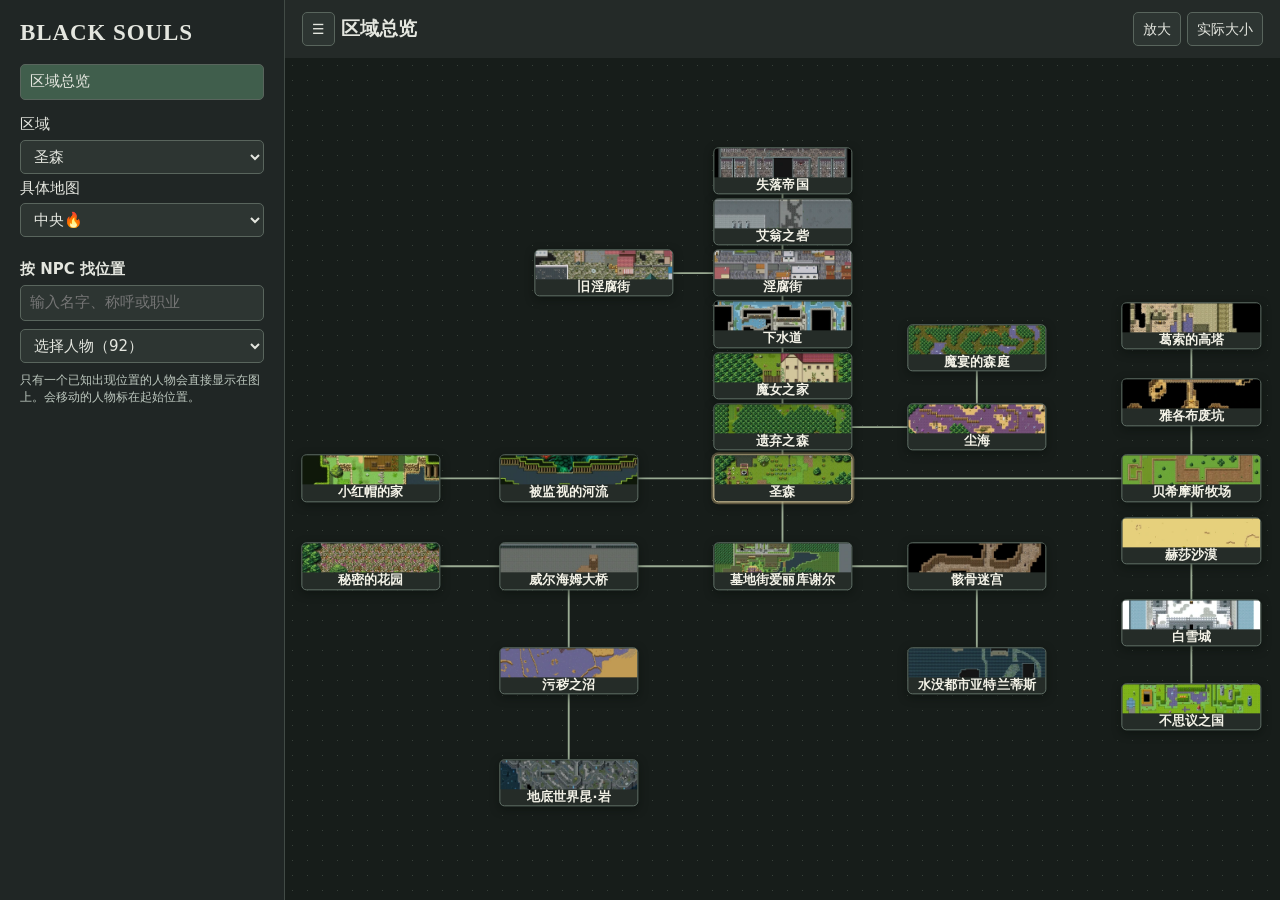
==== index.html @ 83cca6b5 "发布 BLACK SOULS 一代路线地图" ====
<!doctype html><html lang="zh-CN"><meta charset="utf-8"><meta name="viewport" content="width=device-width,initial-scale=1"><title>BLACK SOULS · 路线地图</title>
<link rel="stylesheet" href="atlas.css">
<dialog id="shelfRoom" aria-labelledby="shelfRoomTitle"><header><h2 id="shelfRoomTitle">里间书架</h2><form method="dialog"><button>关闭</button></form></header><p>从入口朝里看，上排在深处，下排靠近门口。</p><div id="innerRows"></div></dialog>
<div id="pinDetail" popover="auto"></div>
<aside id="sidebar"><h1>BLACK SOULS</h1><button id="overviewOpen" type="button" aria-pressed="true">区域总览</button><label for="areas">区域</label><select id="areas"></select><label for="maps">具体地图</label><select id="maps"></select><section class="npcSearch"><label for="npcFind">按 NPC 找位置</label><input id="npcFind" placeholder="输入名字、称呼或职业"><select id="npcChoice" aria-label="选择 NPC"></select><div id="npcPlaces"></div><small>只有一个已知出现位置的人物会直接显示在图上。会移动的人物标在起始位置。</small></section><details id="shortcutBox" open><summary>机关与特殊事件</summary><div id="shortcutList"></div></details><h2 id="exitHeading">出口与传送点</h2><div id="exits"></div><a id="sourceLink" hidden>下载与修改</a></aside>
<section id="overviewPane" aria-label="区域总览"><header class="top"><button class="sidebarToggle" aria-controls="sidebar" aria-expanded="true" aria-label="收起侧栏" title="收起侧栏">☰</button><strong>区域总览</strong><button id="overviewZoom" type="button">放大</button><button type="button" data-actual-size>实际大小</button></header><div id="overviewScroll"><div id="overviewMount"><div id="overviewSheet"><svg id="worldLinks" viewBox="0 0 1280 870" aria-hidden="true"></svg><div id="regionTargets" role="group" aria-label="选择区域"></div></div></div></div></section>
<main><div class="top"><button class="sidebarToggle" aria-controls="sidebar" aria-expanded="true" aria-label="收起侧栏" title="收起侧栏">☰</button><strong id="name"></strong><button id="back" title="回到上一张地图">返回</button><button id="out" aria-label="缩小">−</button><button id="plus" aria-label="放大">＋</button><button id="fit">适应窗口</button><button type="button" data-actual-size>实际大小</button></div><div class="area" id="area"><div class="mount"><div id="frame"><div class="stage" id="stage"><img id="mapimg" draggable="false" alt="场景逐格地形"><svg id="lines" preserveAspectRatio="none"></svg><svg id="directions" preserveAspectRatio="none" aria-hidden="true"></svg><svg id="exitGuides" aria-hidden="true"></svg><div id="pins"></div></div></div></div></div></main>
<script src="map-data.js"></script>
<script src="tile-layouts.js"></script>
<script src="atlas.js"></script></html>
---- atlas.css ----
*{box-sizing:border-box}html,body{margin:0;height:100%;background:#171b1b;color:#e4e6df;font:15px/1.45 "Microsoft YaHei UI",system-ui,sans-serif}body{display:grid;grid-template-columns:285px 1fr}aside{padding:20px;background:#202625;border-right:1px solid #424b46;overflow:auto}h1{font:700 23px Georgia,serif;letter-spacing:.04em;margin:0 0 18px}h2{font-size:15px;margin:19px 0 8px}small,.muted{color:#bdc8bf;font-size:12px}button,select,input{font:inherit;color:inherit;background:#2d3532;border:1px solid #59655d;border-radius:5px;padding:6px 9px}button{cursor:pointer}button:hover,button:focus-visible{background:#3b4941;border-color:#a4c9af}button[aria-pressed=true]{background:#405e4c}select,input{width:100%;margin:4px 0}aside button{width:100%;text-align:left;margin-top:5px}.ex small{display:block}main{min-width:0;min-height:0;display:flex;flex-direction:column}.top{padding:12px 17px;background:#242a28;display:flex;gap:9px;align-items:center;flex-wrap:wrap}.top strong{font-size:19px;margin-right:auto}.top button{font-size:14px}.area{flex:1;overflow:auto;position:relative;background:#101514}.stage{position:relative;margin:auto;line-height:0}.stage img{width:100%;height:100%;image-rendering:pixelated}.stage svg{position:absolute;inset:0;width:100%;height:100%;pointer-events:none}.pin{position:absolute;transform:translate(-50%,-50%);padding:0;min-width:18px;height:18px;line-height:15px;border-radius:5px;background:#ffdf8f;color:#151912;border:1px solid #241e10;font:bold 12px/15px system-ui;box-shadow:0 1px 4px #000}.pin:hover{color:#fff}.loc{position:absolute;transform:translate(-50%,-50%);border:2px solid #fff;background:#188bb2;width:14px;height:14px;border-radius:50%;box-shadow:0 0 0 2px #172f39;pointer-events:none}details{margin-top:16px}summary{cursor:pointer}details p{font-size:13px;color:#c2cfc3}
@media(max-width:720px){body{grid-template-columns:1fr;grid-template-rows:auto 1fr}aside{max-height:25vh;padding:10px 14px}h1{font-size:16px;margin:0}.top{gap:5px;padding:7px}.top strong{font-size:15px}.top button{padding:4px}}
.exitChoice{margin:5px 0 0}.exitChoice>summary{padding:6px 9px;background:#2d3532;border:1px solid #59655d;border-radius:5px}.exitChoice>summary small{display:block;margin-left:14px}.exitChoice>button{width:calc(100% - 12px);margin-left:12px}
.firepin{position:absolute;transform:translate(-50%,-50%);width:23px;height:23px;padding:0;border:2px solid #ffd2a3;border-radius:50%;background:#6b240c;color:white;font:14px/18px "Segoe UI Emoji",sans-serif;box-shadow:0 1px 4px #000;z-index:1}.firepin:hover,.firepin:focus-visible{background:#963908}.loc{z-index:2}
.npcSearch{margin-top:18px}.npcSearch>label{font-weight:650}.npcSearch>small{display:block;margin-top:5px}.npcSearch button small{display:block}#npcPlaces{max-height:29vh;overflow:auto} .npcPin{position:absolute;transform:translate(-50%,-84%);width:32px;height:36px;padding:1px;border:0;background:transparent;box-shadow:none;z-index:3;overflow:visible}
.npcPin{width:var(--npc-size,32px);height:calc(var(--npc-size,32px) * 1.125)}
.npcPin img{position:relative;display:block;width:100%;height:100%;object-fit:contain;object-position:center bottom;image-rendering:pixelated;filter:drop-shadow(0 1px 1px black) drop-shadow(0 0 1px white);pointer-events:none}
.npcPin::before{content:'';position:absolute;left:20%;right:20%;bottom:0;height:5px;border:1px solid #c5e8fc;border-radius:50%;background:#326479}
.npcPin:hover,.npcPin:focus-visible,.npcPin.chosenNpc{background:#172b3bad;border-radius:5px;outline:2px solid #b9ebff;outline-offset:1px}
aside a{color:#a8d9ff}
.pin.npcName{background:#193039;color:#e0f3f7;border-color:#84b2bf;pointer-events:none}
.pin.itemName{background:#e7e0f1;color:#362644;border-color:#a08cae;pointer-events:none}
.mount{display:grid;place-items:center;min-width:100%;min-height:100%;width:max-content;height:max-content}#frame{position:relative;overflow:hidden}.stage{position:absolute;margin:0}.stage>#mapimg{display:block}.area{min-height:0}button[hidden]{display:none}
.pin{transform:none;width:max-content;height:auto;min-height:18px;min-width:0;font:600 12px/1.3 'Microsoft YaHei UI',system-ui,sans-serif;white-space:normal;overflow-wrap:anywhere;padding:2px 5px;z-index:1;text-align:center;color:#241e12;background:#ffe2a6;border-radius:4px}.pin:hover,.pin:focus-visible{color:#211c10;background:#fff1d1;z-index:5}
#changes{position:absolute;inset:0;pointer-events:none}#changes img{position:absolute;image-rendering:pixelated}#shortcutBox{margin:15px 0}#shortcutBox summary{font-weight:650}#shortcutList>div{margin:7px 0;padding:6px 0;border-bottom:1px solid #414c45}#shortcutList small{display:block}#shortcutList button{width:auto;font-size:12px;margin-right:4px}.controlPin{position:absolute;transform:translate(-50%,-100%);background:#40332a;color:#ffd9ae;border:1px solid #faac67;line-height:18px;padding:1px 4px;border-radius:4px;white-space:nowrap;pointer-events:none;z-index:3}
.shortcutPin{position:absolute;transform:translate(-50%,-80%);padding:1px 4px;border:1px solid #f4b985;border-radius:3px;font:600 11px/15px 'Microsoft YaHei UI',sans-serif;background:#492f22;color:#ffe3b9;z-index:1;white-space:nowrap}.shortcutPin.active{outline:2px solid #fff3d4;z-index:3}
.featureLabel{position:absolute;z-index:1;line-height:16px;display:block;padding:2px 5px;color:#ffe0a8;background:#4c341d;border:1px solid #cf9a65;border-radius:4px;font-size:12px;text-align:center}.pin.hazard{background:#ffd3da;border-color:#843848;color:#55232a}
.mapSymbol{position:absolute;transform:translate(-50%,-50%);width:18px;height:18px;color:#edf2f6;background:#26373ce8;border:1px solid #a3b6b9;border-radius:50%;z-index:2}.mapSymbol svg{display:block;width:100%;height:100%}
#overviewOpen{margin:0 0 14px}
#overviewPane{display:none;min-width:0;min-height:0;flex-direction:column}
.isOverview #overviewPane{display:flex}
.isOverview main,.isOverview #shortcutBox,.isOverview #exitHeading,.isOverview #exits{display:none}
#overviewScroll{flex:1;min-height:0;overflow:auto;background-color:#171d1a;background-image:radial-gradient(#38413a 0.7px,transparent 0.8px);background-size:15px 15px}
#overviewMount{min-height:100%;min-width:100%;width:max-content;display:grid;place-items:center}
#overviewSheet{position:relative;aspect-ratio:1280/870;container-type:inline-size}
#worldLinks,#regionTargets{position:absolute;inset:0;width:100%;height:100%}
#worldLinks{overflow:visible;pointer-events:none;fill:none;stroke:#9aab93;stroke-width:2.4;stroke-linejoin:round;stroke-linecap:round}
#worldLinks .linked{stroke:#f4d8a4;stroke-width:4}
button.regionTarget{position:absolute;transform:translate(-50%,-50%);width:14%;height:7%;display:grid;grid-template-rows:minmax(0,1fr) 36%;gap:0;margin:0;padding:0;border:1px solid #617067;border-radius:5px;overflow:hidden;background:#252c28;color:#f2f1e6;box-shadow:0 3px 8px #080d0a80;cursor:pointer}
.regionTarget img{display:block;width:100%;height:100%;object-fit:cover}
.regionTarget span{display:grid;place-items:center;white-space:nowrap;padding:0 2px;font:600 1.32cqw/1.15 'Microsoft YaHei UI',system-ui,sans-serif;letter-spacing:.01em}
.regionTarget[aria-current="true"]{border-color:#dbcb9d;box-shadow:0 0 0 2px #bda67770,0 3px 8px #080d0a80}
.regionTarget:hover,.regionTarget:focus-visible{outline:2px solid #f6dba9;outline-offset:2px;z-index:1;background:#354238}

.pin.shelfName{background:#efe5ce;color:#332b1e;border-color:#ab9878}
#shelfRoom{width:min(550px,94vw);color:#ece7d8;background:#222925;border:1px solid #827965;border-radius:8px;padding:18px}
#shelfRoom::backdrop{background:#101612aa}
#shelfRoom h2{margin:0;font-size:18px}
#shelfRoom header{display:flex;align-items:center;justify-content:space-between}
#shelfRoom p{color:#cec9ba;font-size:13px}
.shelfRow{display:grid;grid-template-columns:1fr 1fr .25fr 1fr 1fr;align-items:stretch;gap:2px;margin:16px 0}
.shelfRow span{display:grid;place-items:center;background:#433b30;color:#f2e6ca;text-align:center;padding:6px 2px;border-bottom:3px solid #897655}
.shelfRow span:nth-child(3){grid-column:4}
.recallSpot{position:absolute;transform:translate(-50%,-50%);display:grid;align-content:center;gap:.15em;width:calc(var(--recall-tile)*1.92);height:calc(var(--recall-tile)*1.65);padding:.16em .25em;text-align:center;line-height:1.19;font-size:calc(var(--recall-tile)*.225);overflow:hidden;background:#242026ef;color:#f8f0db;border:1px solid #aa956e;border-radius:.35em;cursor:pointer}
.recallSpot strong{font-size:1.04em}.recallSpot span{color:#ded2b5}
.stage .recallSpot img{justify-self:center;width:calc(var(--recall-tile)*.42);height:calc(var(--recall-tile)*.42);object-fit:contain}
body.sidebarClosed{grid-template-columns:minmax(0,1fr);grid-template-rows:minmax(0,1fr)}
#area,#overviewScroll{touch-action:none;overscroll-behavior:contain}
.sidebarToggle{min-width:32px}.top strong{min-width:0}.top{gap:6px}
#pinDetail{position:fixed;inset:auto;margin:0;padding:6px 10px;border:1px solid #6b7970;border-radius:4px;background:#252c29;color:#e8ece5;max-width:min(320px,90vw);font-size:13px;pointer-events:none}
#exitGuides{overflow:visible}
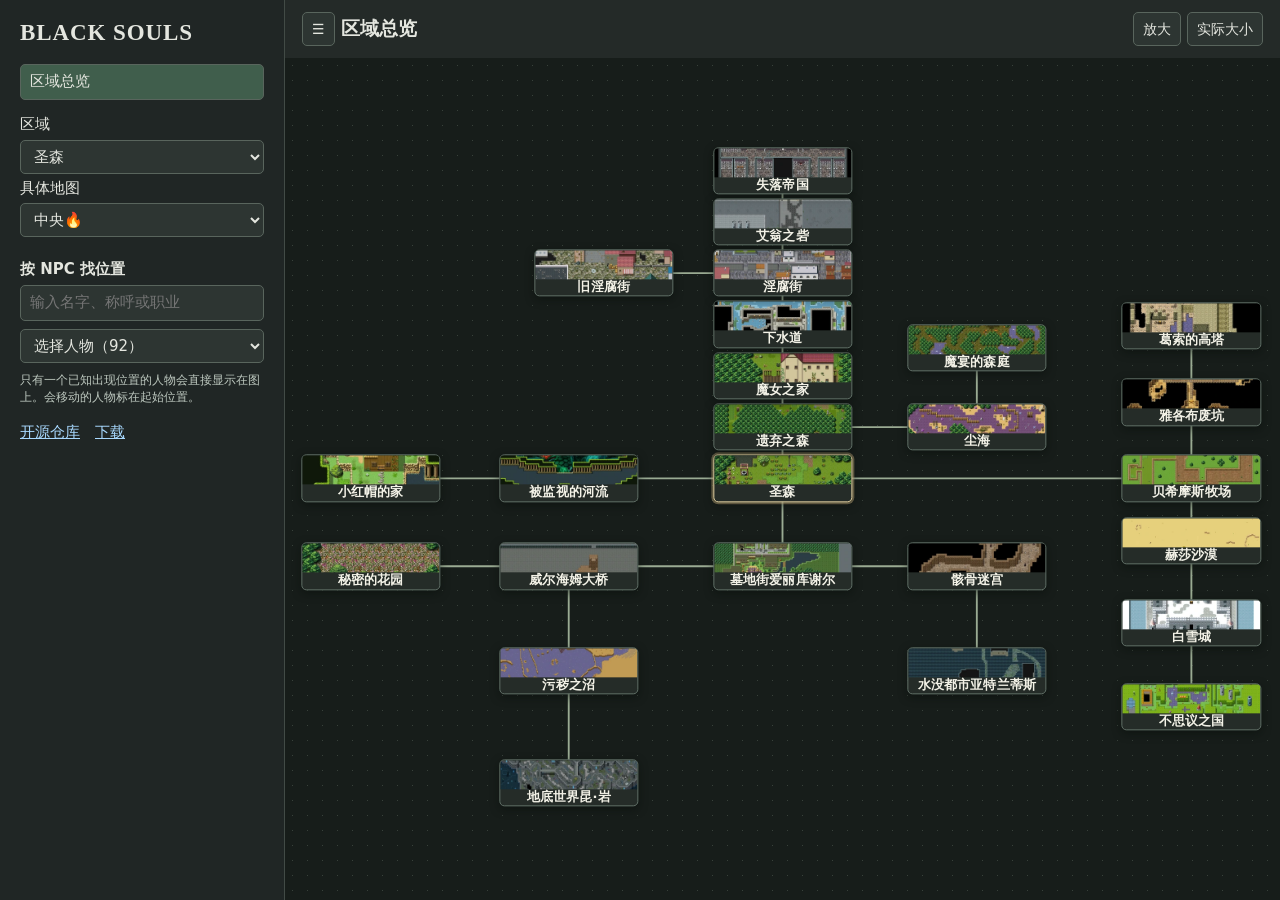
==== commit eac842b0: "地图侧栏分列开源仓库和下载入口" ====
--- a/index.html
+++ b/index.html
@@ -2,7 +2,7 @@
 <link rel="stylesheet" href="atlas.css">
 <dialog id="shelfRoom" aria-labelledby="shelfRoomTitle"><header><h2 id="shelfRoomTitle">里间书架</h2><form method="dialog"><button>关闭</button></form></header><p>从入口朝里看，上排在深处，下排靠近门口。</p><div id="innerRows"></div></dialog>
 <div id="pinDetail" popover="auto"></div>
-<aside id="sidebar"><h1>BLACK SOULS</h1><button id="overviewOpen" type="button" aria-pressed="true">区域总览</button><label for="areas">区域</label><select id="areas"></select><label for="maps">具体地图</label><select id="maps"></select><section class="npcSearch"><label for="npcFind">按 NPC 找位置</label><input id="npcFind" placeholder="输入名字、称呼或职业"><select id="npcChoice" aria-label="选择 NPC"></select><div id="npcPlaces"></div><small>只有一个已知出现位置的人物会直接显示在图上。会移动的人物标在起始位置。</small></section><details id="shortcutBox" open><summary>机关与特殊事件</summary><div id="shortcutList"></div></details><h2 id="exitHeading">出口与传送点</h2><div id="exits"></div><a id="sourceLink" hidden>下载与修改</a></aside>
+<aside id="sidebar"><h1>BLACK SOULS</h1><button id="overviewOpen" type="button" aria-pressed="true">区域总览</button><label for="areas">区域</label><select id="areas"></select><label for="maps">具体地图</label><select id="maps"></select><section class="npcSearch"><label for="npcFind">按 NPC 找位置</label><input id="npcFind" placeholder="输入名字、称呼或职业"><select id="npcChoice" aria-label="选择 NPC"></select><div id="npcPlaces"></div><small>只有一个已知出现位置的人物会直接显示在图上。会移动的人物标在起始位置。</small></section><details id="shortcutBox" open><summary>机关与特殊事件</summary><div id="shortcutList"></div></details><h2 id="exitHeading">出口与传送点</h2><div id="exits"></div><nav class="sidebarLinks" aria-label="项目链接"><a id="sourceLink" href="https://github.com/rchdliang/blacksouls-map">开源仓库</a><a id="downloadLink" href="https://github.com/rchdliang/blacksouls-map/archive/refs/heads/main.zip">下载</a></nav></aside>
 <section id="overviewPane" aria-label="区域总览"><header class="top"><button class="sidebarToggle" aria-controls="sidebar" aria-expanded="true" aria-label="收起侧栏" title="收起侧栏">☰</button><strong>区域总览</strong><button id="overviewZoom" type="button">放大</button><button type="button" data-actual-size>实际大小</button></header><div id="overviewScroll"><div id="overviewMount"><div id="overviewSheet"><svg id="worldLinks" viewBox="0 0 1280 870" aria-hidden="true"></svg><div id="regionTargets" role="group" aria-label="选择区域"></div></div></div></div></section>
 <main><div class="top"><button class="sidebarToggle" aria-controls="sidebar" aria-expanded="true" aria-label="收起侧栏" title="收起侧栏">☰</button><strong id="name"></strong><button id="back" title="回到上一张地图">返回</button><button id="out" aria-label="缩小">−</button><button id="plus" aria-label="放大">＋</button><button id="fit">适应窗口</button><button type="button" data-actual-size>实际大小</button></div><div class="area" id="area"><div class="mount"><div id="frame"><div class="stage" id="stage"><img id="mapimg" draggable="false" alt="场景逐格地形"><svg id="lines" preserveAspectRatio="none"></svg><svg id="directions" preserveAspectRatio="none" aria-hidden="true"></svg><svg id="exitGuides" aria-hidden="true"></svg><div id="pins"></div></div></div></div></div></main>
 <script src="map-data.js"></script>
--- a/atlas.css
+++ b/atlas.css
@@ -49,3 +49,4 @@
 .sidebarToggle{min-width:32px}.top strong{min-width:0}.top{gap:6px}
 #pinDetail{position:fixed;inset:auto;margin:0;padding:6px 10px;border:1px solid #6b7970;border-radius:4px;background:#252c29;color:#e8ece5;max-width:min(320px,90vw);font-size:13px;pointer-events:none}
 #exitGuides{overflow:visible}
+.sidebarLinks{display:flex;flex-wrap:wrap;gap:1rem;margin-top:1rem}
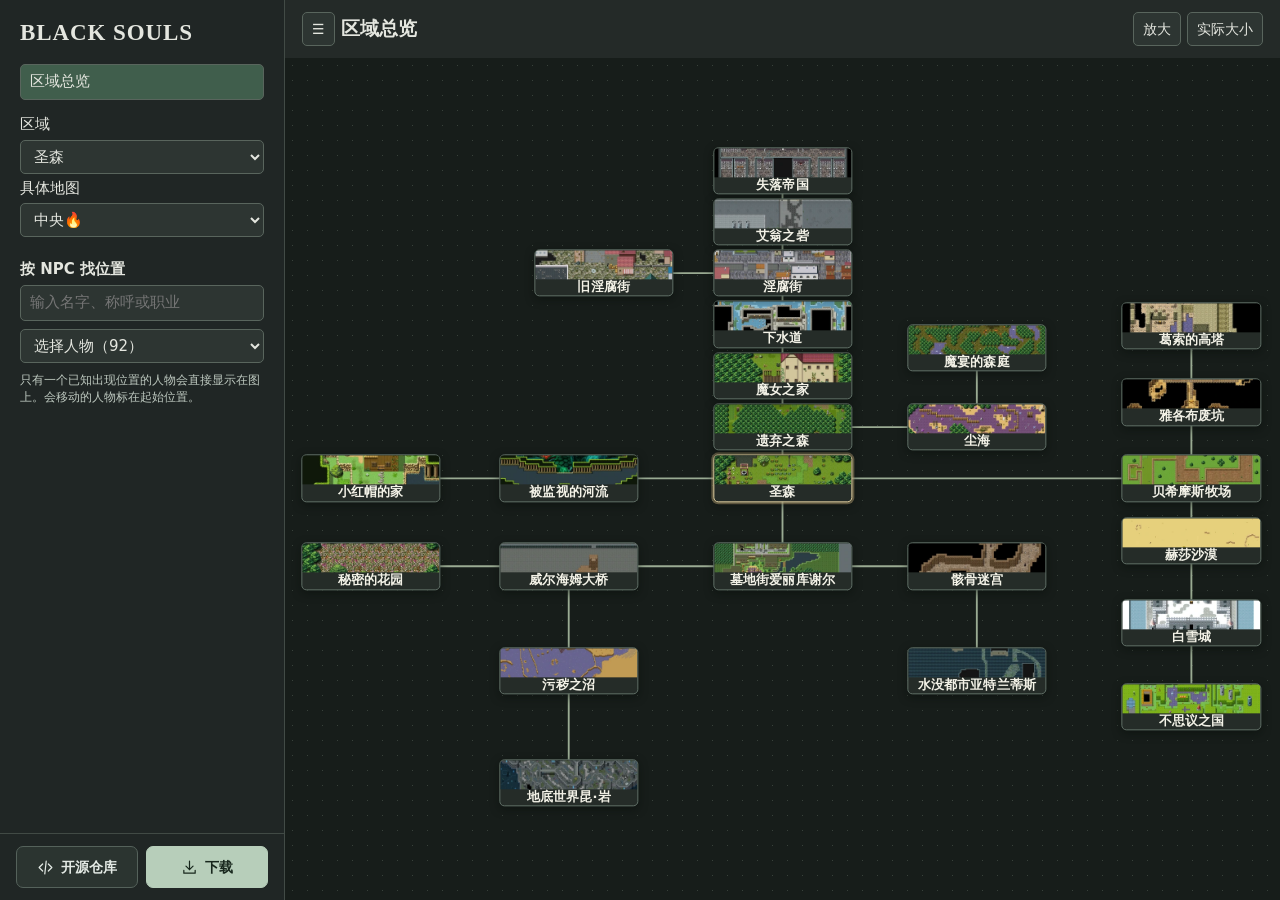
==== commit 58840fe1: "在侧栏底部提供离线单文件地图下载" ====
--- a/index.html
+++ b/index.html
@@ -2,7 +2,10 @@
 <link rel="stylesheet" href="atlas.css">
 <dialog id="shelfRoom" aria-labelledby="shelfRoomTitle"><header><h2 id="shelfRoomTitle">里间书架</h2><form method="dialog"><button>关闭</button></form></header><p>从入口朝里看，上排在深处，下排靠近门口。</p><div id="innerRows"></div></dialog>
 <div id="pinDetail" popover="auto"></div>
-<aside id="sidebar"><h1>BLACK SOULS</h1><button id="overviewOpen" type="button" aria-pressed="true">区域总览</button><label for="areas">区域</label><select id="areas"></select><label for="maps">具体地图</label><select id="maps"></select><section class="npcSearch"><label for="npcFind">按 NPC 找位置</label><input id="npcFind" placeholder="输入名字、称呼或职业"><select id="npcChoice" aria-label="选择 NPC"></select><div id="npcPlaces"></div><small>只有一个已知出现位置的人物会直接显示在图上。会移动的人物标在起始位置。</small></section><details id="shortcutBox" open><summary>机关与特殊事件</summary><div id="shortcutList"></div></details><h2 id="exitHeading">出口与传送点</h2><div id="exits"></div><nav class="sidebarLinks" aria-label="项目链接"><a id="sourceLink" href="https://github.com/rchdliang/blacksouls-map">开源仓库</a><a id="downloadLink" href="https://github.com/rchdliang/blacksouls-map/archive/refs/heads/main.zip">下载</a></nav></aside>
+<aside id="sidebar"><div class="sidebarContent"><h1>BLACK SOULS</h1><button id="overviewOpen" type="button" aria-pressed="true">区域总览</button><label for="areas">区域</label><select id="areas"></select><label for="maps">具体地图</label><select id="maps"></select><section class="npcSearch"><label for="npcFind">按 NPC 找位置</label><input id="npcFind" placeholder="输入名字、称呼或职业"><select id="npcChoice" aria-label="选择 NPC"></select><div id="npcPlaces"></div><small>只有一个已知出现位置的人物会直接显示在图上。会移动的人物标在起始位置。</small></section><details id="shortcutBox" open><summary>机关与特殊事件</summary><div id="shortcutList"></div></details><h2 id="exitHeading">出口与传送点</h2><div id="exits"></div></div><nav class="sidebarLinks" aria-label="项目链接">
+<a id="sourceLink" href="https://github.com/rchdliang/blacksouls-map"><svg aria-hidden="true" viewBox="0 0 24 24"><path d="m8 7-5 5 5 5m8-10 5 5-5 5m-3-14-2 18"/></svg>开源仓库</a>
+<a class="downloadButton" href="offline/blacksouls-map.html" download="BLACK SOULS 路线地图（单文件版）.html" title="下载离线单文件 HTML"><svg aria-hidden="true" viewBox="0 0 24 24"><path d="M12 3v12m-5-5 5 5 5-5M4 16v4h16v-4"/></svg>下载</a>
+</nav></aside>
 <section id="overviewPane" aria-label="区域总览"><header class="top"><button class="sidebarToggle" aria-controls="sidebar" aria-expanded="true" aria-label="收起侧栏" title="收起侧栏">☰</button><strong>区域总览</strong><button id="overviewZoom" type="button">放大</button><button type="button" data-actual-size>实际大小</button></header><div id="overviewScroll"><div id="overviewMount"><div id="overviewSheet"><svg id="worldLinks" viewBox="0 0 1280 870" aria-hidden="true"></svg><div id="regionTargets" role="group" aria-label="选择区域"></div></div></div></div></section>
 <main><div class="top"><button class="sidebarToggle" aria-controls="sidebar" aria-expanded="true" aria-label="收起侧栏" title="收起侧栏">☰</button><strong id="name"></strong><button id="back" title="回到上一张地图">返回</button><button id="out" aria-label="缩小">−</button><button id="plus" aria-label="放大">＋</button><button id="fit">适应窗口</button><button type="button" data-actual-size>实际大小</button></div><div class="area" id="area"><div class="mount"><div id="frame"><div class="stage" id="stage"><img id="mapimg" draggable="false" alt="场景逐格地形"><svg id="lines" preserveAspectRatio="none"></svg><svg id="directions" preserveAspectRatio="none" aria-hidden="true"></svg><svg id="exitGuides" aria-hidden="true"></svg><div id="pins"></div></div></div></div></div></main>
 <script src="map-data.js"></script>
--- a/atlas.css
+++ b/atlas.css
@@ -49,4 +49,17 @@
 .sidebarToggle{min-width:32px}.top strong{min-width:0}.top{gap:6px}
 #pinDetail{position:fixed;inset:auto;margin:0;padding:6px 10px;border:1px solid #6b7970;border-radius:4px;background:#252c29;color:#e8ece5;max-width:min(320px,90vw);font-size:13px;pointer-events:none}
 #exitGuides{overflow:visible}
-.sidebarLinks{display:flex;flex-wrap:wrap;gap:1rem;margin-top:1rem}
+
+#sidebar:not([hidden]){display:flex;flex-direction:column;min-height:0;padding:0;overflow:hidden}
+.sidebarContent{flex:1 1 auto;min-height:0;overflow:auto;padding:20px}
+.sidebarLinks{flex:none;display:flex;gap:8px;padding:12px 16px;border-top:1px solid #414a45}
+.sidebarLinks a{display:inline-flex;flex:1;align-items:center;justify-content:center;gap:7px;
+    min-height:42px;border:1px solid #55625b;border-radius:7px;color:#e4eae5;background:#2b3430;
+    font-size:14px;font-weight:600;text-decoration:none}
+.sidebarLinks a:hover{background:#37463d;border-color:#879b8b}
+.sidebarLinks .downloadButton{background:#b7ceba;border-color:#b7ceba;color:#18271d}
+.sidebarLinks .downloadButton:hover{background:#cde0ce;border-color:#cde0ce}
+.sidebarLinks a:focus-visible{outline:2px solid #ffdf8f;outline-offset:2px}
+.sidebarLinks svg{width:17px;height:17px;flex:none;fill:none;stroke:currentColor;stroke-width:1.7;
+    stroke-linecap:round;stroke-linejoin:round}
+@media(max-width:720px){.sidebarContent{padding:10px 14px}.sidebarLinks{padding:5px 12px}.sidebarLinks a{min-height:36px}}
